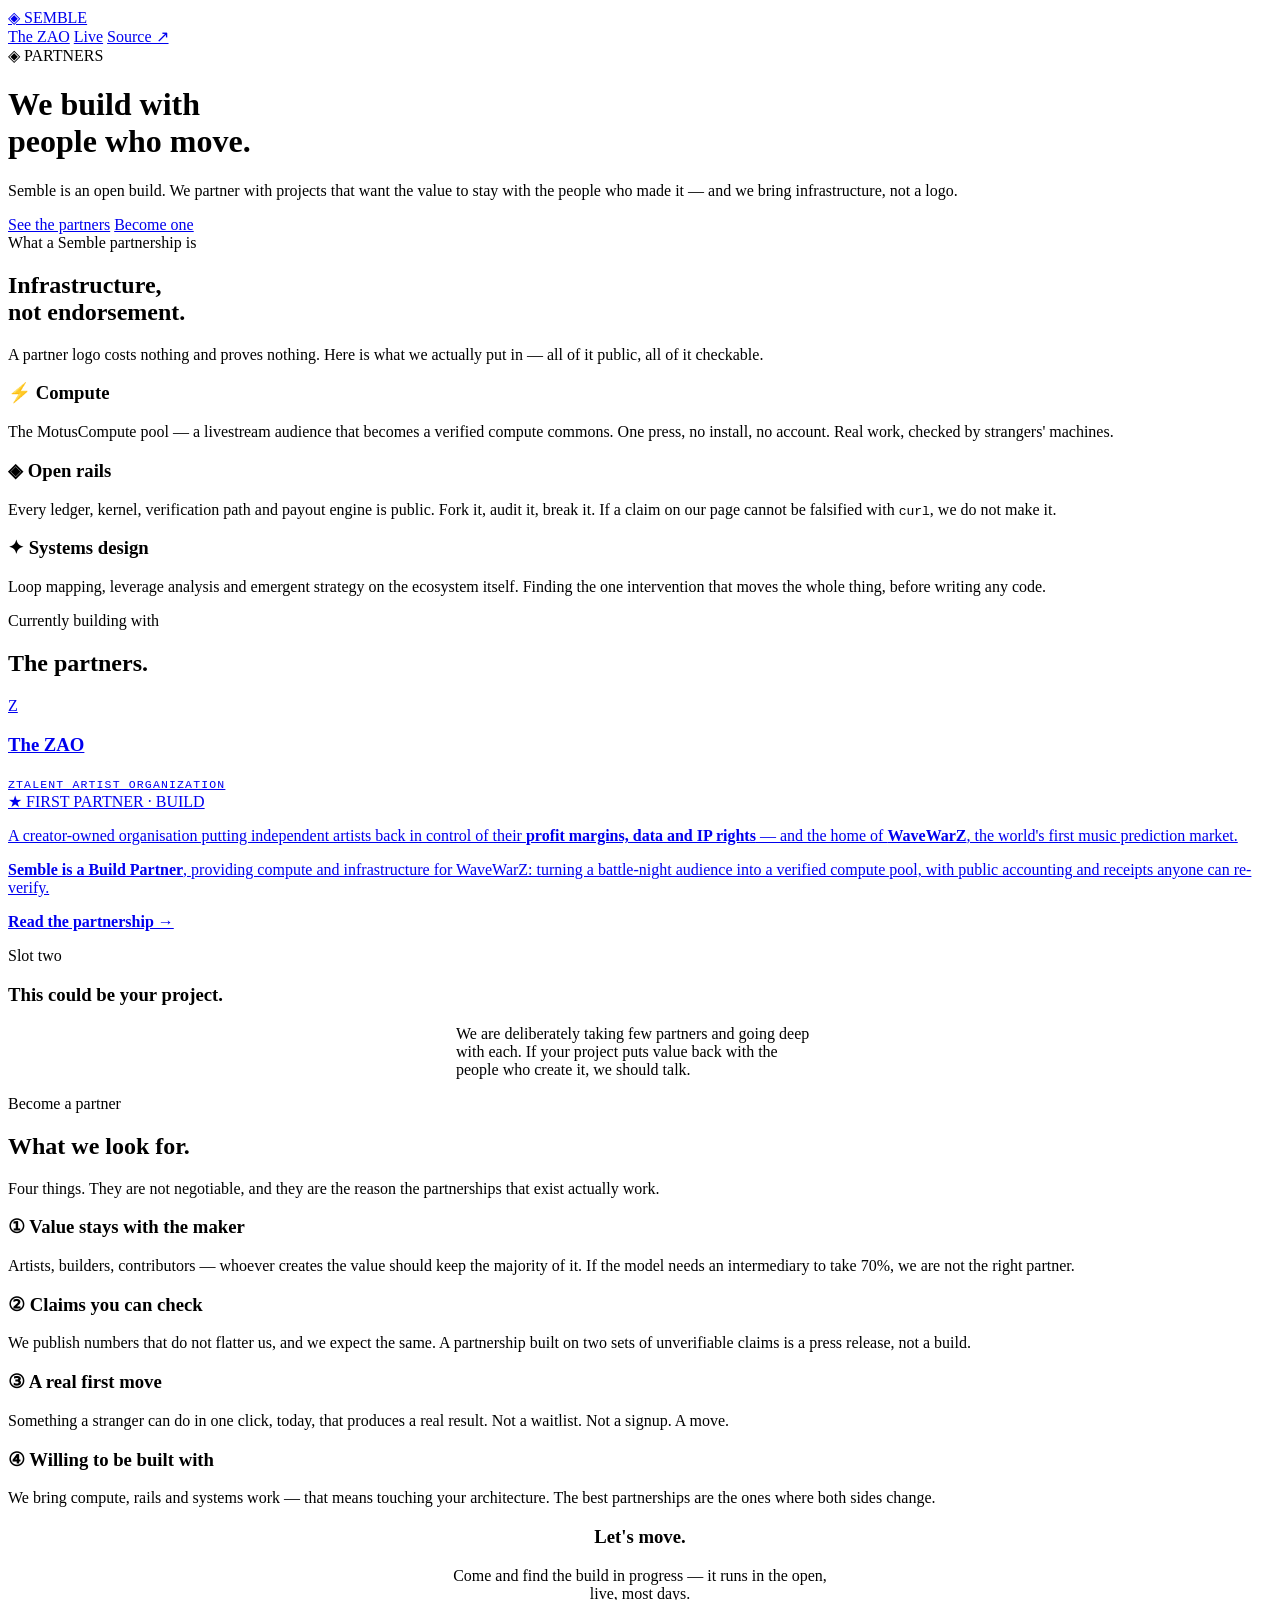
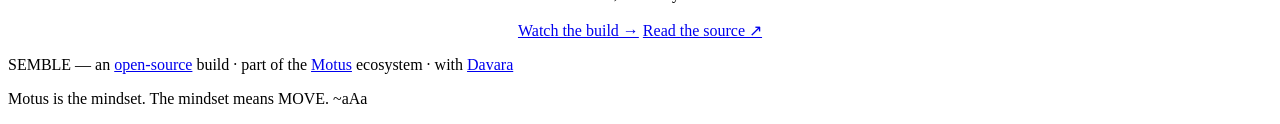
==== site/public/partners.html @ dddaa96e "Partners: semble.cc/Partners and semble.cc/The-ZAO — first partner announced THE ZAO is Semble's fir" ====
<!DOCTYPE html>
<html lang="en">
<head>
<meta charset="utf-8">
<meta name="viewport" content="width=device-width, initial-scale=1, viewport-fit=cover">
<title>SEMBLE — Partners</title>
<meta name="description" content="Semble builds with people who want the value to stay with the people who made it. Our partners, and what we actually put in.">
<meta property="og:title" content="SEMBLE — Partners">
<meta property="og:description" content="We build with people who want the value to stay with the people who made it.">
<meta property="og:type" content="website">
<link rel="stylesheet" href="/partners.css">
</head>
<body>

<nav class="nav">
  <div class="wrap">
    <a href="/">◈ SEMBLE</a>
    <div class="links">
      <a href="/The-ZAO">The ZAO</a>
      <a href="/live">Live</a>
      <a href="https://github.com/InitiumBuilders/SEMBLE" target="_blank" rel="noopener">Source ↗</a>
    </div>
  </div>
</nav>

<header class="hero">
  <div class="wrap">
    <span class="badge">◈ PARTNERS</span>
    <h1>We build with<br>people who move.</h1>
    <p class="lead">Semble is an open build. We partner with projects that want the value to stay with the people who made it — and we bring infrastructure, not a logo.</p>
    <div class="btns">
      <a class="btn prime" href="#partners">See the partners</a>
      <a class="btn" href="#become">Become one</a>
    </div>
  </div>
</header>

<!-- ═══ WHAT WE BRING ═══ -->
<section>
  <div class="wrap">
    <div class="kicker">What a Semble partnership is</div>
    <h2>Infrastructure,<br>not endorsement.</h2>
    <p class="lead">A partner logo costs nothing and proves nothing. Here is what we actually put in — all of it public, all of it checkable.</p>

    <div class="grid three">
      <div class="glass">
        <h3 style="color:var(--accent-t)">⚡ Compute</h3>
        <p style="margin-top:10px">The MotusCompute pool — a livestream audience that becomes a verified compute commons. One press, no install, no account. Real work, checked by strangers' machines.</p>
      </div>
      <div class="glass">
        <h3 style="color:var(--signal-t)">◈ Open rails</h3>
        <p style="margin-top:10px">Every ledger, kernel, verification path and payout engine is public. Fork it, audit it, break it. If a claim on our page cannot be falsified with <code style="font-family:'IBM Plex Mono',monospace;font-size:13px;color:var(--accent-t)">curl</code>, we do not make it.</p>
      </div>
      <div class="glass">
        <h3 style="color:var(--gold-t)">✦ Systems design</h3>
        <p style="margin-top:10px">Loop mapping, leverage analysis and emergent strategy on the ecosystem itself. Finding the one intervention that moves the whole thing, before writing any code.</p>
      </div>
    </div>
  </div>
</section>

<!-- ═══ THE PARTNERS ═══ -->
<section id="partners">
  <div class="wrap">
    <div class="kicker">Currently building with</div>
    <h2>The partners.</h2>

    <a class="glass pcard" href="/The-ZAO">
      <div class="ptop">
        <div class="plogo">Z</div>
        <div style="flex:1;min-width:180px">
          <h3>The ZAO</h3>
          <span class="role" style="font-family:'IBM Plex Mono',monospace;font-size:11.5px;letter-spacing:.1em;color:var(--zao)">ZTALENT ARTIST ORGANIZATION</span>
        </div>
        <span class="ptier">★ FIRST PARTNER · BUILD</span>
      </div>
      <p>A creator-owned organisation putting independent artists back in control of their <strong>profit margins, data and IP rights</strong> — and the home of <strong>WaveWarZ</strong>, the world's first music prediction market.</p>
      <p style="margin-top:12px"><strong>Semble is a Build Partner</strong>, providing compute and infrastructure for WaveWarZ: turning a battle-night audience into a verified compute pool, with public accounting and receipts anyone can re-verify.</p>
      <p style="margin-top:14px;color:var(--accent-t);font-weight:700">Read the partnership →</p>
    </a>

    <div class="glass pslot" style="margin-top:14px">
      <span class="k kicker">Slot two</span>
      <h3 style="color:var(--ink2)">This could be your project.</h3>
      <p style="margin-top:10px;max-width:46ch;margin-left:auto;margin-right:auto">We are deliberately taking few partners and going deep with each. If your project puts value back with the people who create it, we should talk.</p>
    </div>
  </div>
</section>

<!-- ═══ BECOME ═══ -->
<section id="become">
  <div class="wrap">
    <div class="kicker">Become a partner</div>
    <h2>What we look for.</h2>
    <p class="lead">Four things. They are not negotiable, and they are the reason the partnerships that exist actually work.</p>

    <div class="grid two">
      <div class="glass"><h3>① Value stays with the maker</h3><p style="margin-top:10px">Artists, builders, contributors — whoever creates the value should keep the majority of it. If the model needs an intermediary to take 70%, we are not the right partner.</p></div>
      <div class="glass"><h3>② Claims you can check</h3><p style="margin-top:10px">We publish numbers that do not flatter us, and we expect the same. A partnership built on two sets of unverifiable claims is a press release, not a build.</p></div>
      <div class="glass"><h3>③ A real first move</h3><p style="margin-top:10px">Something a stranger can do in one click, today, that produces a real result. Not a waitlist. Not a signup. A move.</p></div>
      <div class="glass"><h3>④ Willing to be built with</h3><p style="margin-top:10px">We bring compute, rails and systems work — that means touching your architecture. The best partnerships are the ones where both sides change.</p></div>
    </div>

    <div class="glass" style="margin-top:16px;text-align:center">
      <h3>Let's move.</h3>
      <p style="margin-top:10px;max-width:48ch;margin-left:auto;margin-right:auto">Come and find the build in progress — it runs in the open, live, most days.</p>
      <div class="btns" style="margin-top:18px">
        <a class="btn prime" href="/live">Watch the build →</a>
        <a class="btn" href="https://github.com/InitiumBuilders/SEMBLE" target="_blank" rel="noopener">Read the source ↗</a>
      </div>
    </div>
  </div>
</section>

<footer>
  <div class="wrap">
    <p>SEMBLE — an <a href="https://github.com/InitiumBuilders/SEMBLE" target="_blank" rel="noopener">open-source</a> build · part of the <a href="https://www.motusmoves.us" target="_blank" rel="noopener">Motus</a> ecosystem · with <a href="https://www.motusmoves.us/davara" target="_blank" rel="noopener">Davara</a></p>
    <p class="mantra">Motus is the mindset. The mindset means MOVE. ~aAa</p>
  </div>
</footer>

</body>
</html>
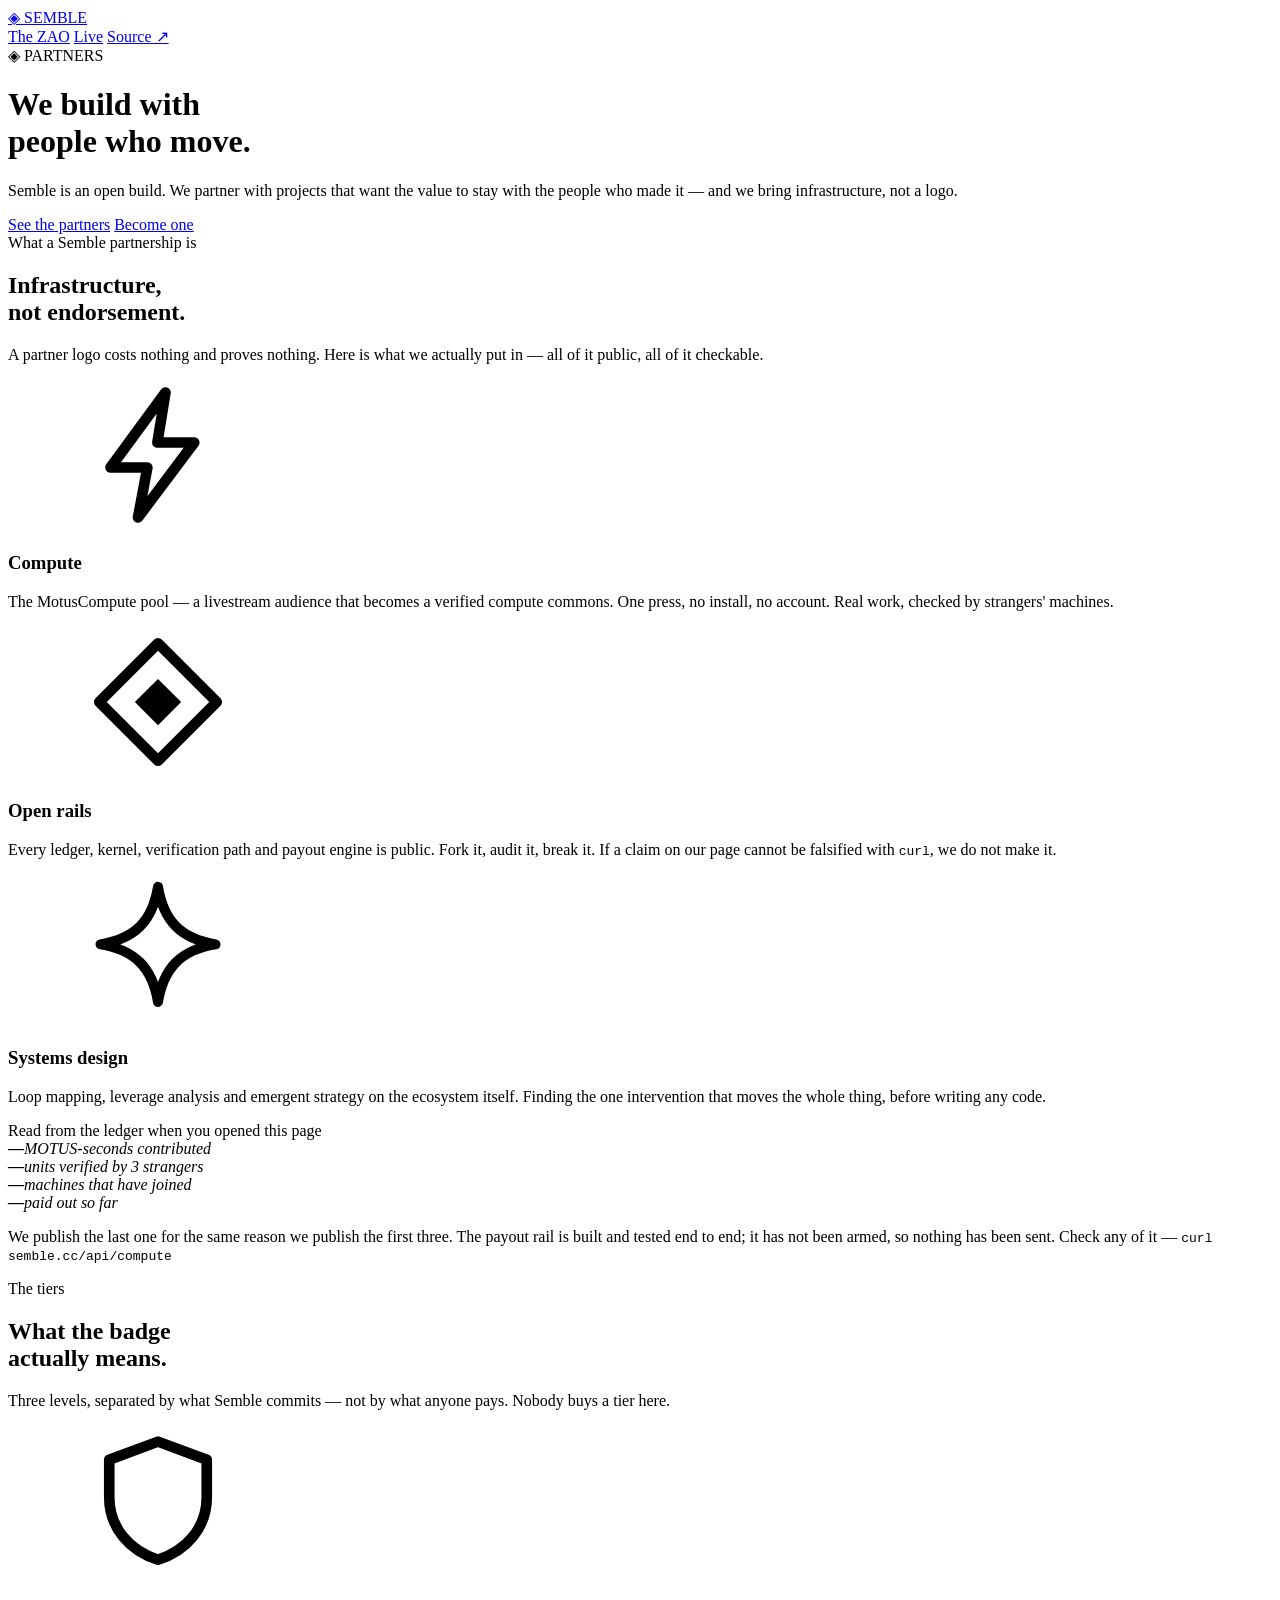
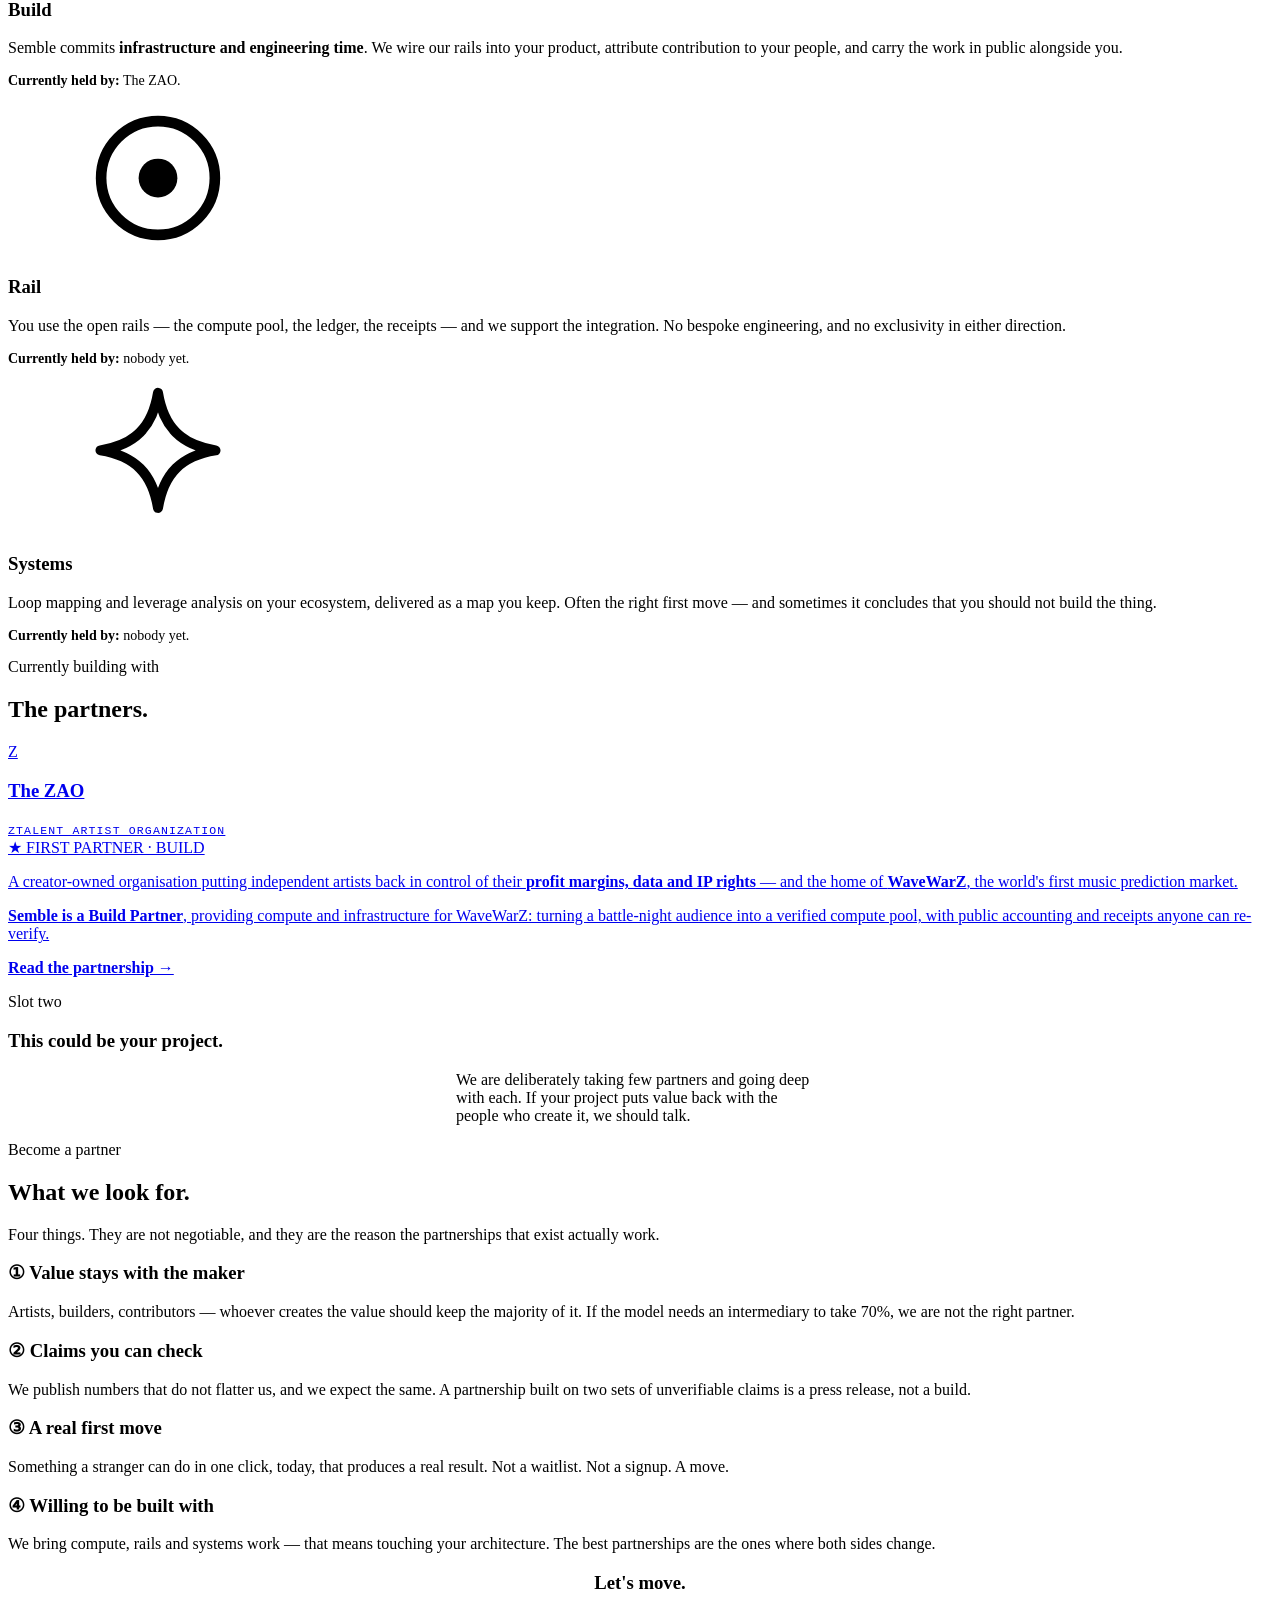
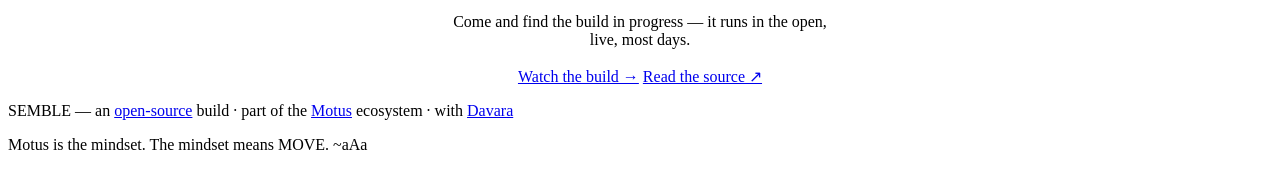
==== commit 293b4708: "visuals: share cards, a mark system, and the page that checks itself THE DOORWAY WAS UNBUILT. Not on" ====
--- a/site/public/partners.html
+++ b/site/public/partners.html
@@ -5,12 +5,43 @@
 <meta name="viewport" content="width=device-width, initial-scale=1, viewport-fit=cover">
 <title>SEMBLE — Partners</title>
 <meta name="description" content="Semble builds with people who want the value to stay with the people who made it. Our partners, and what we actually put in.">
+<link rel="canonical" href="https://www.semble.cc/Partners">
+<meta name="theme-color" content="#0F1114">
 <meta property="og:title" content="SEMBLE — Partners">
 <meta property="og:description" content="We build with people who want the value to stay with the people who made it.">
 <meta property="og:type" content="website">
+<meta property="og:site_name" content="SEMBLE">
+<meta property="og:url" content="https://www.semble.cc/Partners">
+<meta property="og:image" content="https://www.semble.cc/og?v=partners">
+<meta property="og:image:width" content="1200">
+<meta property="og:image:height" content="630">
+<meta property="og:image:alt" content="SEMBLE Partners — we build with people who move.">
+<meta name="twitter:card" content="summary_large_image">
+<meta name="twitter:title" content="SEMBLE — Partners">
+<meta name="twitter:description" content="We bring infrastructure, not a logo.">
+<meta name="twitter:image" content="https://www.semble.cc/og?v=partners">
 <link rel="stylesheet" href="/partners.css">
+<link rel="stylesheet" href="/partners-motion.css">
 </head>
 <body>
+
+<!-- ═══ THE MARK SPRITE ═══ one stroke weight, one geometry, currentColor.
+     Kept identical to the sprite on /The-ZAO so the two pages are demonstrably
+     the same system rather than two pages that merely resemble each other. -->
+<svg width="0" height="0" style="position:absolute" aria-hidden="true" focusable="false">
+<defs>
+<symbol id="mk-bolt" viewBox="0 0 24 24"><path d="M13.2 2 4.4 14h5.9l-1.5 8 9-12h-5.9l1.3-8Z" fill="none" stroke="currentColor" stroke-width="1.7" stroke-linejoin="round"/></symbol>
+<symbol id="mk-diamond" viewBox="0 0 24 24"><path d="M12 2.6 21.4 12 12 21.4 2.6 12 12 2.6Z" fill="none" stroke="currentColor" stroke-width="1.7" stroke-linejoin="round"/><path d="M12 8.3 15.7 12 12 15.7 8.3 12 12 8.3Z" fill="currentColor"/></symbol>
+<symbol id="mk-orbit" viewBox="0 0 24 24"><circle cx="12" cy="12" r="9.1" fill="none" stroke="currentColor" stroke-width="1.7"/><circle cx="12" cy="12" r="3.1" fill="currentColor"/></symbol>
+<symbol id="mk-spark" viewBox="0 0 24 24"><path d="M12 1.9c.9 5.5 3.7 8.3 9.2 9.2-5.5.9-8.3 3.7-9.2 9.2-.9-5.5-3.7-8.3-9.2-9.2 5.5-.9 8.3-3.7 9.2-9.2Z" fill="none" stroke="currentColor" stroke-width="1.6" stroke-linejoin="round"/></symbol>
+<symbol id="mk-hex" viewBox="0 0 24 24"><path d="M12 2.4 20.3 7.2v9.6L12 21.6 3.7 16.8V7.2L12 2.4Z" fill="none" stroke="currentColor" stroke-width="1.7" stroke-linejoin="round"/></symbol>
+<symbol id="mk-check" viewBox="0 0 24 24"><circle cx="12" cy="12" r="9.1" fill="none" stroke="currentColor" stroke-width="1.7"/><path d="m7.7 12.3 2.9 2.9 5.7-6.3" fill="none" stroke="currentColor" stroke-width="2" stroke-linecap="round" stroke-linejoin="round"/></symbol>
+<symbol id="mk-arc" viewBox="0 0 24 24"><circle cx="12" cy="12" r="9.1" fill="none" stroke="currentColor" stroke-width="1.7" stroke-dasharray="4.4 4"/><circle cx="12" cy="12" r="2.6" fill="currentColor"/></symbol>
+<symbol id="mk-shield" viewBox="0 0 24 24"><path d="M12 2.5 19.8 5.4v6c0 4.9-3.3 8.6-7.8 10-4.5-1.4-7.8-5.1-7.8-10v-6L12 2.5Z" fill="none" stroke="currentColor" stroke-width="1.7" stroke-linejoin="round"/></symbol>
+<symbol id="mk-cycle" viewBox="0 0 24 24"><path d="M20.6 12a8.6 8.6 0 1 1-2.9-6.4" fill="none" stroke="currentColor" stroke-width="1.8" stroke-linecap="round"/><path d="M18.5 1.8v4.3h-4.3" fill="none" stroke="currentColor" stroke-width="1.8" stroke-linecap="round" stroke-linejoin="round"/></symbol>
+<symbol id="mk-frame" viewBox="0 0 24 24"><path d="M3.3 8.5V3.3h5.2M15.5 3.3h5.2v5.2M20.7 15.5v5.2h-5.2M8.5 20.7H3.3v-5.2" fill="none" stroke="currentColor" stroke-width="1.8" stroke-linecap="round" stroke-linejoin="round"/><circle cx="12" cy="12" r="2.7" fill="currentColor"/></symbol>
+</defs>
+</svg>
 
 <nav class="nav">
   <div class="wrap">
@@ -44,16 +75,64 @@
 
     <div class="grid three">
       <div class="glass">
-        <h3 style="color:var(--accent-t)">⚡ Compute</h3>
+        <div class="bring-head"><svg class="mk mk-lg m-cyan"><use href="#mk-bolt"/></svg><h3 style="color:var(--accent-t)">Compute</h3></div>
         <p style="margin-top:10px">The MotusCompute pool — a livestream audience that becomes a verified compute commons. One press, no install, no account. Real work, checked by strangers' machines.</p>
       </div>
       <div class="glass">
-        <h3 style="color:var(--signal-t)">◈ Open rails</h3>
+        <div class="bring-head"><svg class="mk mk-lg m-violet"><use href="#mk-diamond"/></svg><h3 style="color:var(--signal-t)">Open rails</h3></div>
         <p style="margin-top:10px">Every ledger, kernel, verification path and payout engine is public. Fork it, audit it, break it. If a claim on our page cannot be falsified with <code style="font-family:'IBM Plex Mono',monospace;font-size:13px;color:var(--accent-t)">curl</code>, we do not make it.</p>
       </div>
       <div class="glass">
-        <h3 style="color:var(--gold-t)">✦ Systems design</h3>
+        <div class="bring-head"><svg class="mk mk-lg m-gold"><use href="#mk-spark"/></svg><h3 style="color:var(--gold-t)">Systems design</h3></div>
         <p style="margin-top:10px">Loop mapping, leverage analysis and emergent strategy on the ecosystem itself. Finding the one intervention that moves the whole thing, before writing any code.</p>
+      </div>
+    </div>
+
+    <!-- ═══ THE LEDGER STRIP ═══
+         Three cards above just made three claims. This reads the ledger and
+         shows what is actually behind them, including the number that does not
+         flatter us. Enhancement only — every slot ships as an em-dash. -->
+    <div class="glass proof" style="margin-top:14px">
+      <div class="proof-head">
+        <span class="pf-dot" aria-hidden="true"></span>
+        <span class="kicker">Read from the ledger when you opened this page</span>
+      </div>
+      <div class="proof-grid">
+        <div class="pf"><b data-pf="motus">—</b><i>MOTUS-seconds contributed</i></div>
+        <div class="pf"><b data-pf="units">—</b><i>units verified by 3 strangers</i></div>
+        <div class="pf"><b data-pf="machines">—</b><i>machines that have joined</i></div>
+        <div class="pf zero"><b data-pf="paid">—</b><i>paid out so far</i></div>
+      </div>
+      <p class="proof-note">We publish the last one for the same reason we publish the first three. The payout rail is built and tested end to end; it has not been armed, so nothing has been sent. Check any of it — <code>curl semble.cc/api/compute</code></p>
+    </div>
+  </div>
+</section>
+
+<!-- ═══ WHAT A TIER MEANS ═══
+     The ZAO's card carries a "BUILD" badge. A badge that is never defined is
+     decoration, so here is the definition — and the honest note that only one
+     tier has anyone in it. -->
+<section>
+  <div class="wrap">
+    <div class="kicker">The tiers</div>
+    <h2>What the badge<br>actually means.</h2>
+    <p class="lead">Three levels, separated by what Semble commits — not by what anyone pays. Nobody buys a tier here.</p>
+
+    <div class="grid three">
+      <div class="glass">
+        <div class="bring-head"><svg class="mk mk-lg m-gold"><use href="#mk-shield"/></svg><h3 style="color:var(--gold-t)">Build</h3></div>
+        <p style="margin-top:10px">Semble commits <strong>infrastructure and engineering time</strong>. We wire our rails into your product, attribute contribution to your people, and carry the work in public alongside you.</p>
+        <p style="margin-top:10px;font-size:14px"><strong>Currently held by:</strong> The ZAO.</p>
+      </div>
+      <div class="glass">
+        <div class="bring-head"><svg class="mk mk-lg m-azure"><use href="#mk-orbit"/></svg><h3 style="color:var(--accent-t)">Rail</h3></div>
+        <p style="margin-top:10px">You use the open rails — the compute pool, the ledger, the receipts — and we support the integration. No bespoke engineering, and no exclusivity in either direction.</p>
+        <p style="margin-top:10px;font-size:14px"><strong>Currently held by:</strong> nobody yet.</p>
+      </div>
+      <div class="glass">
+        <div class="bring-head"><svg class="mk mk-lg m-violet"><use href="#mk-spark"/></svg><h3 style="color:var(--signal-t)">Systems</h3></div>
+        <p style="margin-top:10px">Loop mapping and leverage analysis on your ecosystem, delivered as a map you keep. Often the right first move — and sometimes it concludes that you should not build the thing.</p>
+        <p style="margin-top:10px;font-size:14px"><strong>Currently held by:</strong> nobody yet.</p>
       </div>
     </div>
   </div>
@@ -119,5 +198,34 @@
   </div>
 </footer>
 
+<!-- No motion script: the entrance is pure CSS and always completes.
+     The one script here writes FOUR NUMBERS into slots that already contain an
+     em-dash, so it can never hide content. If it throws, the dashes stay. -->
+<script>
+(function () {
+  'use strict';
+  function put(k, v) {
+    var el = document.querySelector('[data-pf="' + k + '"]');
+    if (el) el.textContent = v;
+  }
+  function num(x) { return Math.round(x).toLocaleString('en-US'); }
+
+  Promise.all([
+    fetch('/api/compute').then(function (r) { return r.json(); }),
+    fetch('/api/work').then(function (r) { return r.json(); })
+  ]).then(function (d) {
+    var c = d[0], w = d[1], m = (c && c.motus) || {};
+    if (typeof m.accrued === 'number') put('motus', num(m.accrued));
+    if (typeof w.completed === 'number') put('units', num(w.completed));
+    if (typeof c.pledged === 'number') put('machines', num(c.pledged));
+    if (typeof m.paid === 'number' && typeof m.rate === 'number' && typeof m.dashUsd === 'number') {
+      put('paid', '$' + (m.paid * m.rate * m.dashUsd).toFixed(2));
+    }
+  }).catch(function () {
+    /* Deliberately empty — a failed fetch and a real zero are different facts,
+       and this page will not blur them by writing 0. The dash stands. */
+  });
+})();
+</script>
 </body>
 </html>
